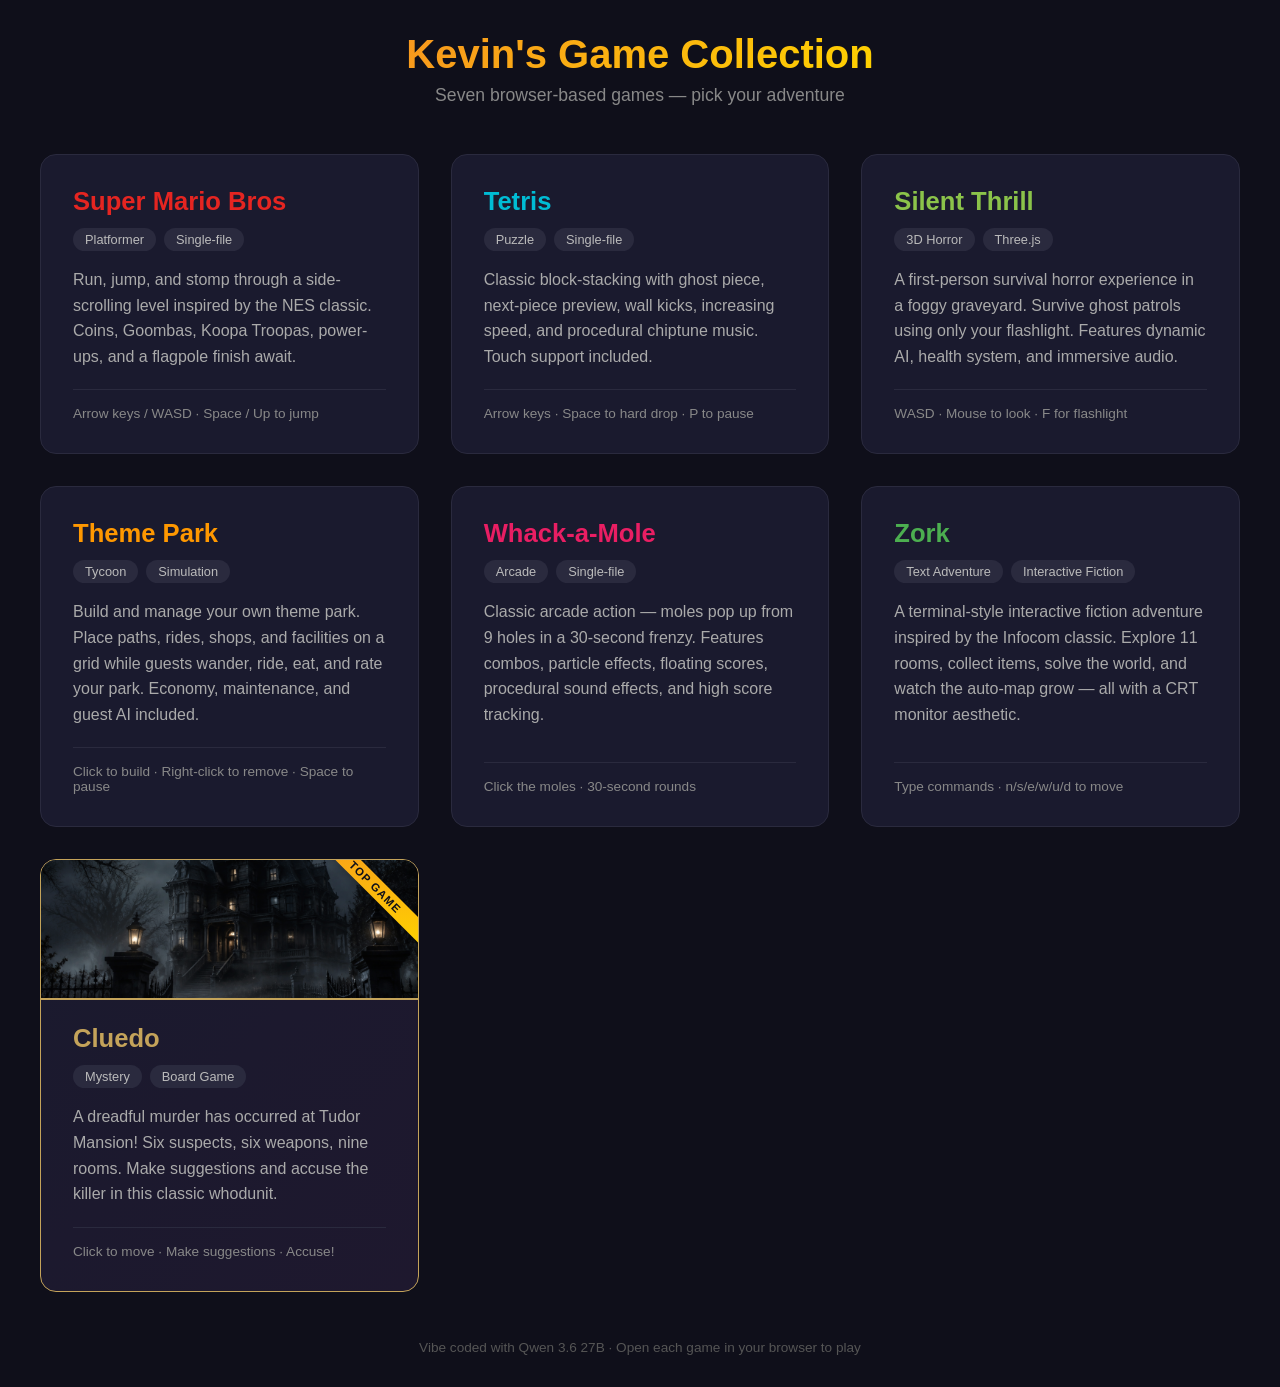
==== index.html @ 817e3d4a "Add Cluedo as featured top game" ====
<!DOCTYPE html>
<html lang="en">
<head>
  <meta charset="UTF-8">
  <meta name="viewport" content="width=device-width, initial-scale=1.0">
  <title>Kevin's Game Collection</title>
  <style>
    * { margin: 0; padding: 0; box-sizing: border-box; }

    body {
      font-family: -apple-system, BlinkMacSystemFont, 'Segoe UI', Roboto, sans-serif;
      background: #0f0f1a;
      color: #e0e0e0;
      min-height: 100vh;
      display: flex;
      flex-direction: column;
      align-items: center;
      padding: 2rem 1rem;
    }

    h1 {
      font-size: 2.5rem;
      font-weight: 800;
      margin-bottom: 0.5rem;
      background: linear-gradient(135deg, #f7971e, #ffd200);
      -webkit-background-clip: text;
      -webkit-text-fill-color: transparent;
      text-align: center;
    }

    .subtitle {
      color: #888;
      margin-bottom: 3rem;
      font-size: 1.1rem;
      text-align: center;
    }

    .games {
      display: grid;
      grid-template-columns: repeat(auto-fit, minmax(320px, 1fr));
      gap: 2rem;
      max-width: 1200px;
      width: 100%;
    }

    .card {
      background: #1a1a2e;
      border-radius: 16px;
      padding: 2rem;
      text-decoration: none;
      color: inherit;
      border: 1px solid #2a2a3e;
      transition: transform 0.2s, box-shadow 0.2s, border-color 0.2s;
      display: flex;
      flex-direction: column;
    }

    .card:hover {
      transform: translateY(-6px);
      box-shadow: 0 12px 32px rgba(0,0,0,0.4);
      border-color: #f7971e;
    }

    .card h2 {
      font-size: 1.6rem;
      font-weight: 700;
      margin-bottom: 0.75rem;
    }

    .card p {
      color: #aaa;
      line-height: 1.6;
      margin-bottom: 1.25rem;
      flex: 1;
    }

    .card .meta {
      display: flex;
      flex-wrap: wrap;
      gap: 0.5rem;
      margin-bottom: 1rem;
    }

    .card .tag {
      background: #2a2a3e;
      padding: 0.25rem 0.75rem;
      border-radius: 20px;
      font-size: 0.8rem;
      color: #bbb;
    }

    .card .controls {
      font-size: 0.85rem;
      color: #888;
      border-top: 1px solid #2a2a3e;
      padding-top: 1rem;
    }

    .mario h2 { color: #e52521; }
    .tetris h2 { color: #00bcd4; }
    .silent h2 { color: #8bc34a; }
    .themepark h2 { color: #ff9800; }
    .whack h2 { color: #e91e63; }
    .zork h2 { color: #4caf50; }
    .clue h2 { color: #c4a35a; }

    .card.featured {
      position: relative;
      overflow: hidden;
      border-color: #c4a35a;
      background: linear-gradient(135deg, #1a1a2e 0%, #1e182e 100%);
    }

    .card.featured:hover {
      border-color: #ffd700;
      box-shadow: 0 12px 40px rgba(196, 163, 90, 0.35);
    }

    .card.featured .badge {
      position: absolute;
      top: 18px;
      right: -32px;
      z-index: 1;
      background: linear-gradient(135deg, #f7971e, #ffd200);
      color: #0f0f1a;
      padding: 0.2rem 2.5rem;
      font-size: 0.7rem;
      font-weight: 800;
      transform: rotate(45deg);
      letter-spacing: 0.1em;
      text-transform: uppercase;
      box-shadow: 0 2px 8px rgba(0,0,0,0.3);
    }

    .card.featured .card-img {
      width: calc(100% + 4rem);
      margin: -2rem -2rem 1.5rem -2rem;
      height: 140px;
      object-fit: cover;
      display: block;
      border-bottom: 2px solid #c4a35a;
    }

    footer {
      margin-top: 3rem;
      color: #555;
      font-size: 0.85rem;
    }
  </style>
</head>
<body>
  <h1>Kevin's Game Collection</h1>
  <p class="subtitle">Seven browser-based games — pick your adventure</p>

  <div class="games">
    <a href="mariobros/index.html" class="card mario">
      <h2>Super Mario Bros</h2>
      <div class="meta">
        <span class="tag">Platformer</span>
        <span class="tag">Single-file</span>
      </div>
      <p>Run, jump, and stomp through a side-scrolling level inspired by the NES classic. Coins, Goombas, Koopa Troopas, power-ups, and a flagpole finish await.</p>
      <div class="controls">Arrow keys / WASD &middot; Space / Up to jump</div>
    </a>

    <a href="tetris/index.html" class="card tetris">
      <h2>Tetris</h2>
      <div class="meta">
        <span class="tag">Puzzle</span>
        <span class="tag">Single-file</span>
      </div>
      <p>Classic block-stacking with ghost piece, next-piece preview, wall kicks, increasing speed, and procedural chiptune music. Touch support included.</p>
      <div class="controls">Arrow keys &middot; Space to hard drop &middot; P to pause</div>
    </a>

    <a href="silenthrill/index.html" class="card silent">
      <h2>Silent Thrill</h2>
      <div class="meta">
        <span class="tag">3D Horror</span>
        <span class="tag">Three.js</span>
      </div>
      <p>A first-person survival horror experience in a foggy graveyard. Survive ghost patrols using only your flashlight. Features dynamic AI, health system, and immersive audio.</p>
      <div class="controls">WASD &middot; Mouse to look &middot; F for flashlight</div>
    </a>

    <a href="themepark/index.html" class="card themepark">
      <h2>Theme Park</h2>
      <div class="meta">
        <span class="tag">Tycoon</span>
        <span class="tag">Simulation</span>
      </div>
      <p>Build and manage your own theme park. Place paths, rides, shops, and facilities on a grid while guests wander, ride, eat, and rate your park. Economy, maintenance, and guest AI included.</p>
      <div class="controls">Click to build &middot; Right-click to remove &middot; Space to pause</div>
    </a>

    <a href="whackamole/index.html" class="card whack">
      <h2>Whack-a-Mole</h2>
      <div class="meta">
        <span class="tag">Arcade</span>
        <span class="tag">Single-file</span>
      </div>
      <p>Classic arcade action — moles pop up from 9 holes in a 30-second frenzy. Features combos, particle effects, floating scores, procedural sound effects, and high score tracking.</p>
      <div class="controls">Click the moles &middot; 30-second rounds</div>
    </a>

    <a href="zork/index.html" class="card zork">
      <h2>Zork</h2>
      <div class="meta">
        <span class="tag">Text Adventure</span>
        <span class="tag">Interactive Fiction</span>
      </div>
      <p>A terminal-style interactive fiction adventure inspired by the Infocom classic. Explore 11 rooms, collect items, solve the world, and watch the auto-map grow — all with a CRT monitor aesthetic.</p>
      <div class="controls">Type commands &middot; n/s/e/w/u/d to move</div>
    </a>

    <a href="clue/index.html" class="card clue featured">
      <span class="badge">TOP GAME</span>
      <img class="card-img" src="clue/img/intro-mansion.png" alt="Tudor Mansion">
      <h2>Cluedo</h2>
      <div class="meta">
        <span class="tag">Mystery</span>
        <span class="tag">Board Game</span>
      </div>
      <p>A dreadful murder has occurred at Tudor Mansion! Six suspects, six weapons, nine rooms. Make suggestions and accuse the killer in this classic whodunit.</p>
      <div class="controls">Click to move &middot; Make suggestions &middot; Accuse!</div>
    </a>
  </div>

  <footer>Vibe coded with Qwen 3.6 27B &middot; Open each game in your browser to play</footer>
</body>
</html>
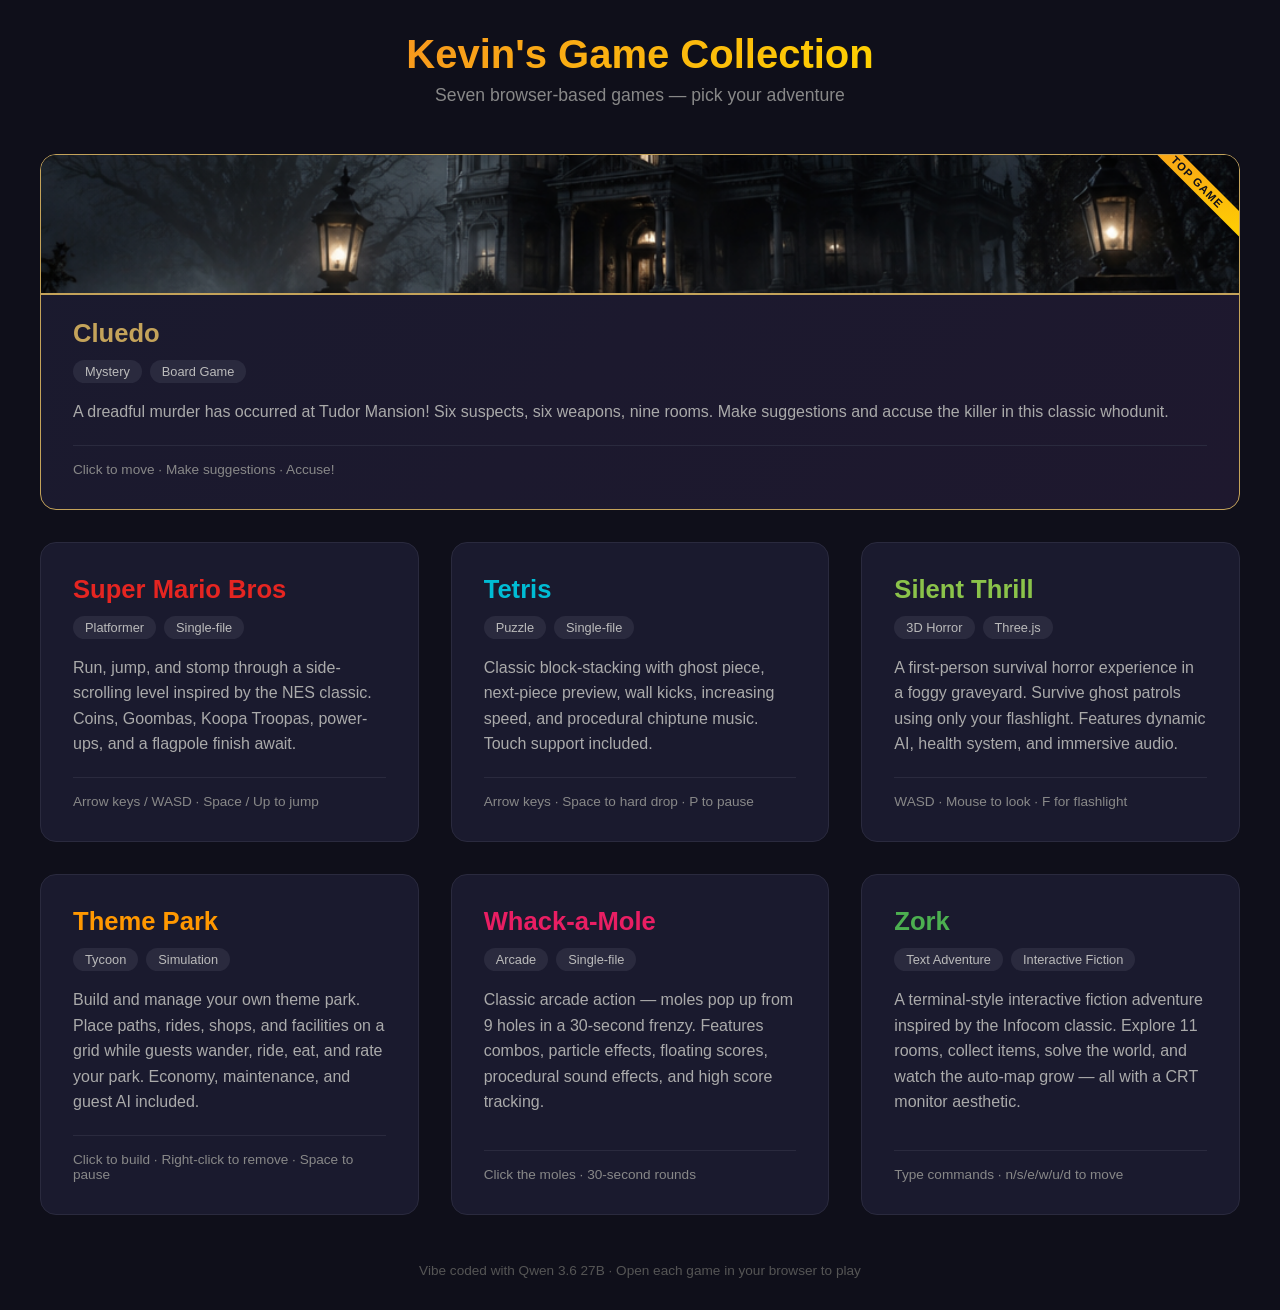
==== commit 70c611ad: "Make Cluedo front and center, spanning full 3-column width on hub" ====
--- a/index.html
+++ b/index.html
@@ -37,7 +37,7 @@
 
     .games {
       display: grid;
-      grid-template-columns: repeat(auto-fit, minmax(320px, 1fr));
+      grid-template-columns: repeat(3, 1fr);
       gap: 2rem;
       max-width: 1200px;
       width: 100%;
@@ -107,6 +107,7 @@
     .card.featured {
       position: relative;
       overflow: hidden;
+      grid-column: 1 / -1;
       border-color: #c4a35a;
       background: linear-gradient(135deg, #1a1a2e 0%, #1e182e 100%);
     }
@@ -146,6 +147,13 @@
       color: #555;
       font-size: 0.85rem;
     }
+
+    @media (max-width: 720px) {
+      .games { grid-template-columns: repeat(2, 1fr); }
+    }
+    @media (max-width: 480px) {
+      .games { grid-template-columns: 1fr; }
+    }
   </style>
 </head>
 <body>
@@ -153,66 +161,6 @@
   <p class="subtitle">Seven browser-based games — pick your adventure</p>
 
   <div class="games">
-    <a href="mariobros/index.html" class="card mario">
-      <h2>Super Mario Bros</h2>
-      <div class="meta">
-        <span class="tag">Platformer</span>
-        <span class="tag">Single-file</span>
-      </div>
-      <p>Run, jump, and stomp through a side-scrolling level inspired by the NES classic. Coins, Goombas, Koopa Troopas, power-ups, and a flagpole finish await.</p>
-      <div class="controls">Arrow keys / WASD &middot; Space / Up to jump</div>
-    </a>
-
-    <a href="tetris/index.html" class="card tetris">
-      <h2>Tetris</h2>
-      <div class="meta">
-        <span class="tag">Puzzle</span>
-        <span class="tag">Single-file</span>
-      </div>
-      <p>Classic block-stacking with ghost piece, next-piece preview, wall kicks, increasing speed, and procedural chiptune music. Touch support included.</p>
-      <div class="controls">Arrow keys &middot; Space to hard drop &middot; P to pause</div>
-    </a>
-
-    <a href="silenthrill/index.html" class="card silent">
-      <h2>Silent Thrill</h2>
-      <div class="meta">
-        <span class="tag">3D Horror</span>
-        <span class="tag">Three.js</span>
-      </div>
-      <p>A first-person survival horror experience in a foggy graveyard. Survive ghost patrols using only your flashlight. Features dynamic AI, health system, and immersive audio.</p>
-      <div class="controls">WASD &middot; Mouse to look &middot; F for flashlight</div>
-    </a>
-
-    <a href="themepark/index.html" class="card themepark">
-      <h2>Theme Park</h2>
-      <div class="meta">
-        <span class="tag">Tycoon</span>
-        <span class="tag">Simulation</span>
-      </div>
-      <p>Build and manage your own theme park. Place paths, rides, shops, and facilities on a grid while guests wander, ride, eat, and rate your park. Economy, maintenance, and guest AI included.</p>
-      <div class="controls">Click to build &middot; Right-click to remove &middot; Space to pause</div>
-    </a>
-
-    <a href="whackamole/index.html" class="card whack">
-      <h2>Whack-a-Mole</h2>
-      <div class="meta">
-        <span class="tag">Arcade</span>
-        <span class="tag">Single-file</span>
-      </div>
-      <p>Classic arcade action — moles pop up from 9 holes in a 30-second frenzy. Features combos, particle effects, floating scores, procedural sound effects, and high score tracking.</p>
-      <div class="controls">Click the moles &middot; 30-second rounds</div>
-    </a>
-
-    <a href="zork/index.html" class="card zork">
-      <h2>Zork</h2>
-      <div class="meta">
-        <span class="tag">Text Adventure</span>
-        <span class="tag">Interactive Fiction</span>
-      </div>
-      <p>A terminal-style interactive fiction adventure inspired by the Infocom classic. Explore 11 rooms, collect items, solve the world, and watch the auto-map grow — all with a CRT monitor aesthetic.</p>
-      <div class="controls">Type commands &middot; n/s/e/w/u/d to move</div>
-    </a>
-
     <a href="clue/index.html" class="card clue featured">
       <span class="badge">TOP GAME</span>
       <img class="card-img" src="clue/img/intro-mansion.png" alt="Tudor Mansion">
@@ -224,6 +172,66 @@
       <p>A dreadful murder has occurred at Tudor Mansion! Six suspects, six weapons, nine rooms. Make suggestions and accuse the killer in this classic whodunit.</p>
       <div class="controls">Click to move &middot; Make suggestions &middot; Accuse!</div>
     </a>
+
+    <a href="mariobros/index.html" class="card mario">
+      <h2>Super Mario Bros</h2>
+      <div class="meta">
+        <span class="tag">Platformer</span>
+        <span class="tag">Single-file</span>
+      </div>
+      <p>Run, jump, and stomp through a side-scrolling level inspired by the NES classic. Coins, Goombas, Koopa Troopas, power-ups, and a flagpole finish await.</p>
+      <div class="controls">Arrow keys / WASD &middot; Space / Up to jump</div>
+    </a>
+
+    <a href="tetris/index.html" class="card tetris">
+      <h2>Tetris</h2>
+      <div class="meta">
+        <span class="tag">Puzzle</span>
+        <span class="tag">Single-file</span>
+      </div>
+      <p>Classic block-stacking with ghost piece, next-piece preview, wall kicks, increasing speed, and procedural chiptune music. Touch support included.</p>
+      <div class="controls">Arrow keys &middot; Space to hard drop &middot; P to pause</div>
+    </a>
+
+    <a href="silenthrill/index.html" class="card silent">
+      <h2>Silent Thrill</h2>
+      <div class="meta">
+        <span class="tag">3D Horror</span>
+        <span class="tag">Three.js</span>
+      </div>
+      <p>A first-person survival horror experience in a foggy graveyard. Survive ghost patrols using only your flashlight. Features dynamic AI, health system, and immersive audio.</p>
+      <div class="controls">WASD &middot; Mouse to look &middot; F for flashlight</div>
+    </a>
+
+    <a href="themepark/index.html" class="card themepark">
+      <h2>Theme Park</h2>
+      <div class="meta">
+        <span class="tag">Tycoon</span>
+        <span class="tag">Simulation</span>
+      </div>
+      <p>Build and manage your own theme park. Place paths, rides, shops, and facilities on a grid while guests wander, ride, eat, and rate your park. Economy, maintenance, and guest AI included.</p>
+      <div class="controls">Click to build &middot; Right-click to remove &middot; Space to pause</div>
+    </a>
+
+    <a href="whackamole/index.html" class="card whack">
+      <h2>Whack-a-Mole</h2>
+      <div class="meta">
+        <span class="tag">Arcade</span>
+        <span class="tag">Single-file</span>
+      </div>
+      <p>Classic arcade action — moles pop up from 9 holes in a 30-second frenzy. Features combos, particle effects, floating scores, procedural sound effects, and high score tracking.</p>
+      <div class="controls">Click the moles &middot; 30-second rounds</div>
+    </a>
+
+    <a href="zork/index.html" class="card zork">
+      <h2>Zork</h2>
+      <div class="meta">
+        <span class="tag">Text Adventure</span>
+        <span class="tag">Interactive Fiction</span>
+      </div>
+      <p>A terminal-style interactive fiction adventure inspired by the Infocom classic. Explore 11 rooms, collect items, solve the world, and watch the auto-map grow — all with a CRT monitor aesthetic.</p>
+      <div class="controls">Type commands &middot; n/s/e/w/u/d to move</div>
+    </a>
   </div>
 
   <footer>Vibe coded with Qwen 3.6 27B &middot; Open each game in your browser to play</footer>
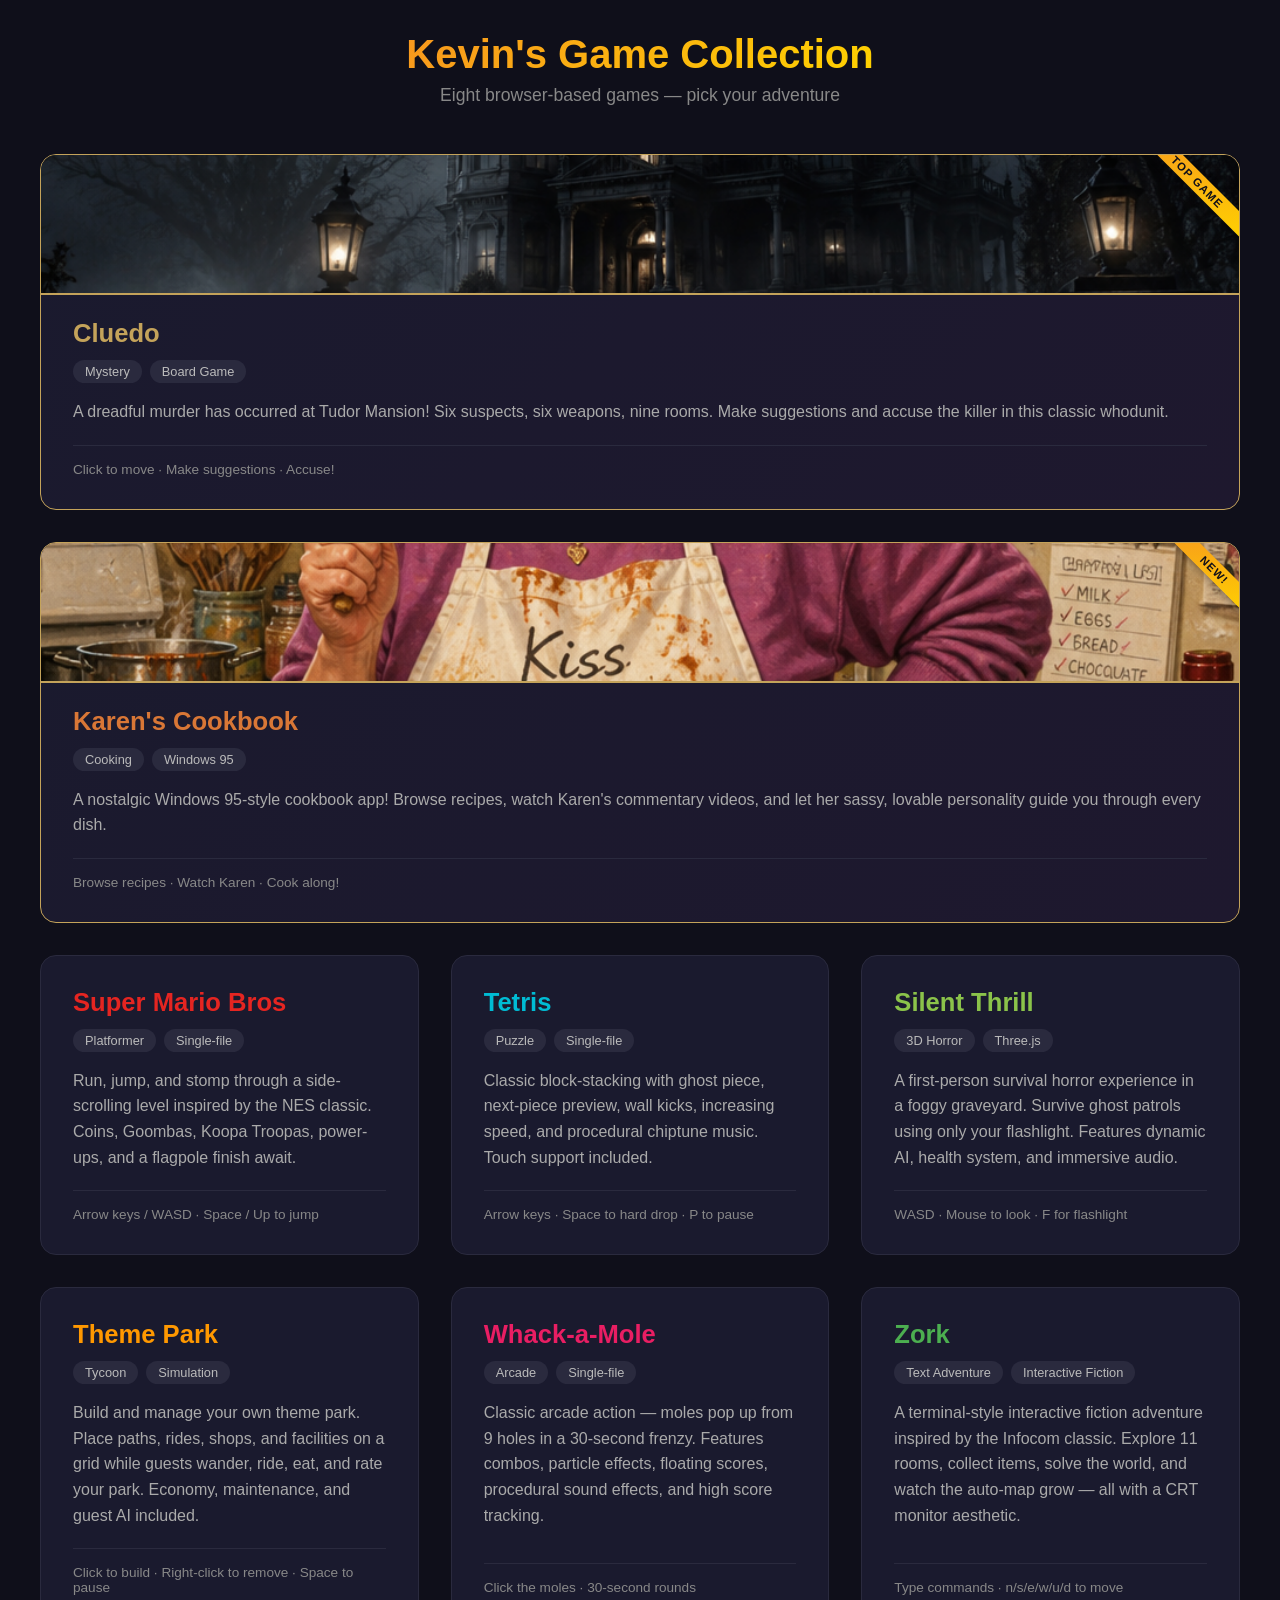
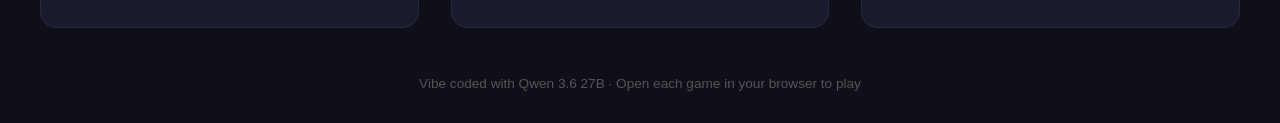
==== commit 008ffc47: "Add Karen's Cookbook game card with header image to index" ====
--- a/index.html
+++ b/index.html
@@ -103,6 +103,7 @@
     .whack h2 { color: #e91e63; }
     .zork h2 { color: #4caf50; }
     .clue h2 { color: #c4a35a; }
+    .karen h2 { color: #d97736; }
 
     .card.featured {
       position: relative;
@@ -158,7 +159,7 @@
 </head>
 <body>
   <h1>Kevin's Game Collection</h1>
-  <p class="subtitle">Seven browser-based games — pick your adventure</p>
+  <p class="subtitle">Eight browser-based games — pick your adventure</p>
 
   <div class="games">
     <a href="clue/index.html" class="card clue featured">
@@ -173,6 +174,18 @@
       <div class="controls">Click to move &middot; Make suggestions &middot; Accuse!</div>
     </a>
 
+    <a href="karenscookbook/index.html" class="card karen featured">
+      <span class="badge">NEW!</span>
+      <img class="card-img" src="karenscookbook/img/header-karen.png" alt="Karen the Cook">
+      <h2>Karen's Cookbook</h2>
+      <div class="meta">
+        <span class="tag">Cooking</span>
+        <span class="tag">Windows 95</span>
+      </div>
+      <p>A nostalgic Windows 95-style cookbook app! Browse recipes, watch Karen's commentary videos, and let her sassy, lovable personality guide you through every dish.</p>
+      <div class="controls">Browse recipes &middot; Watch Karen &middot; Cook along!</div>
+    </a>
+
     <a href="mariobros/index.html" class="card mario">
       <h2>Super Mario Bros</h2>
       <div class="meta">
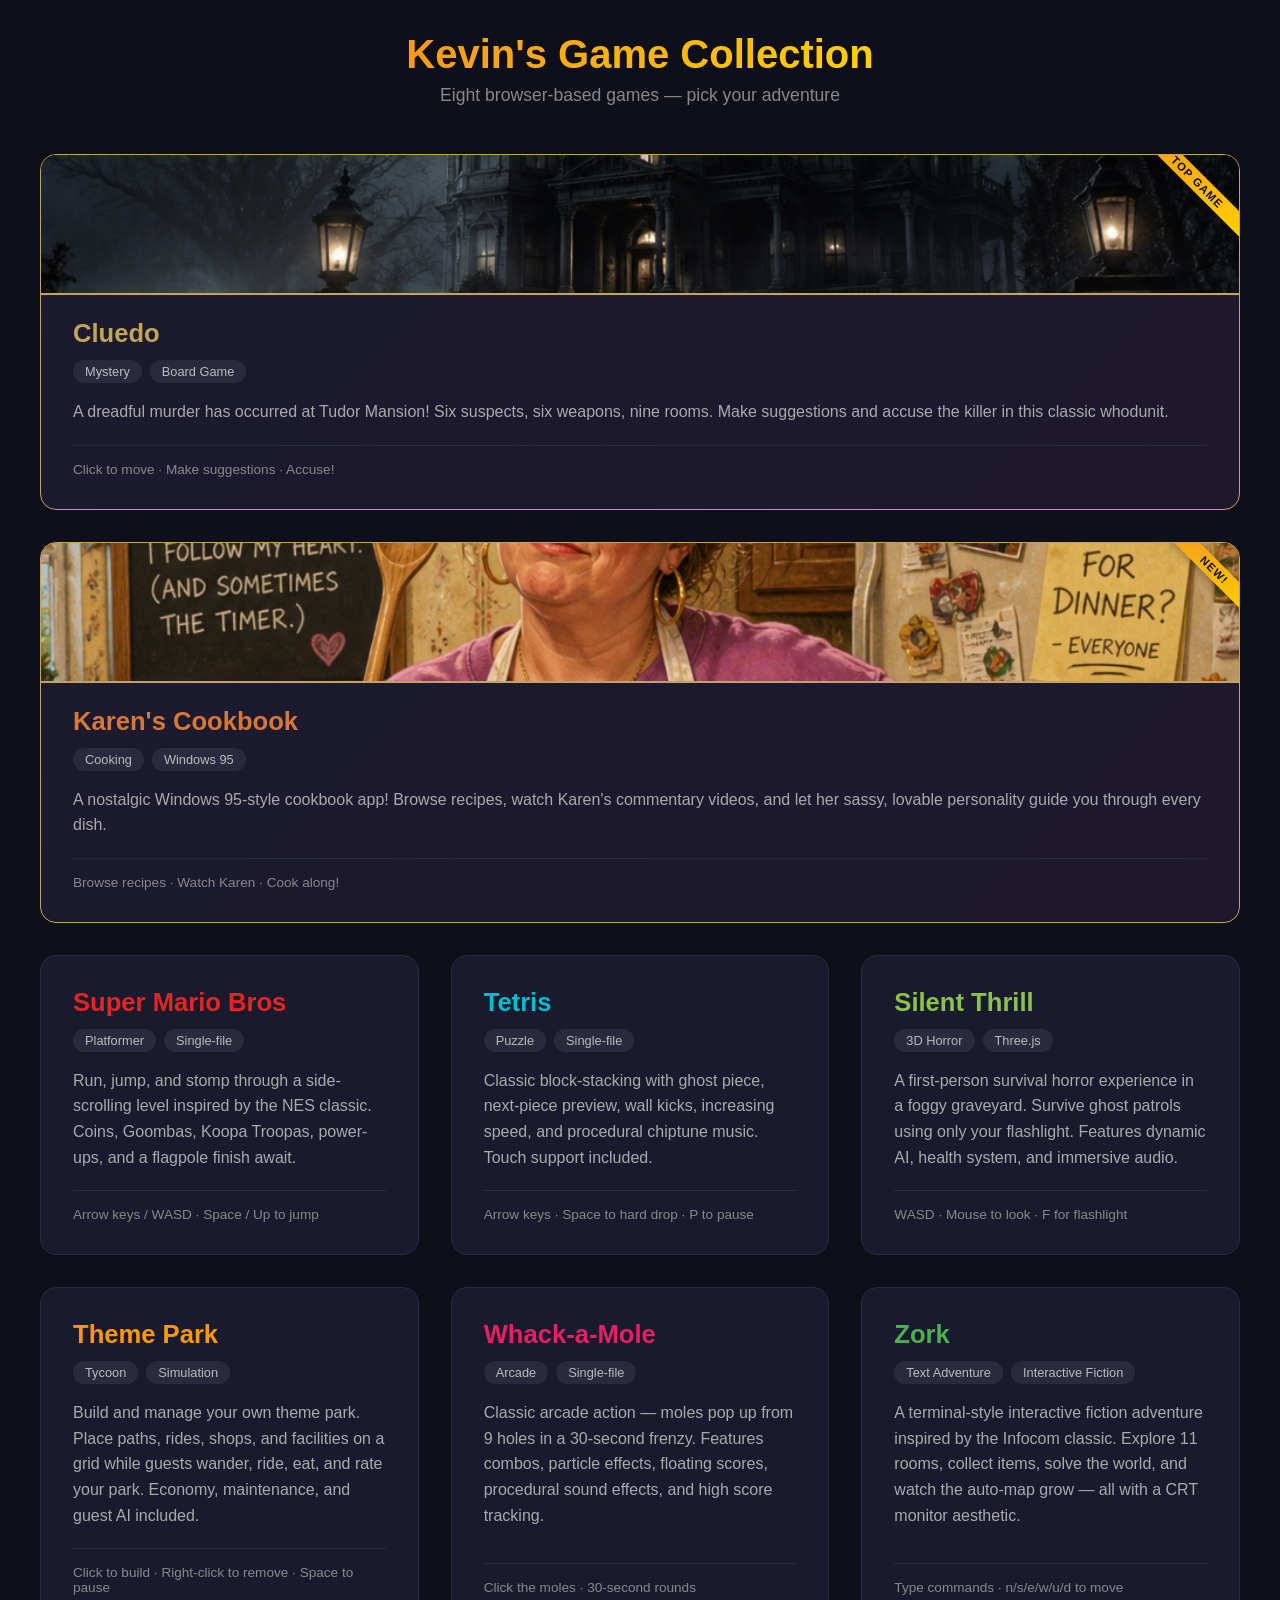
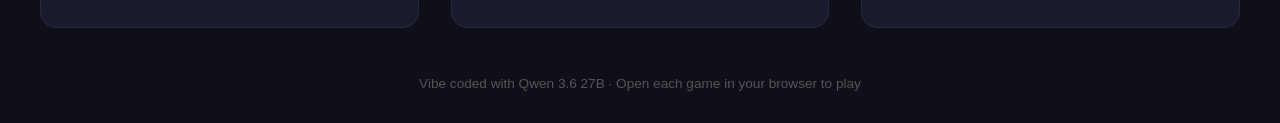
==== commit 721d73dd: "Increase Karen card image height to 280px for better fit" ====
--- a/index.html
+++ b/index.html
@@ -104,6 +104,7 @@
     .zork h2 { color: #4caf50; }
     .clue h2 { color: #c4a35a; }
     .karen h2 { color: #d97736; }
+    .karen .card-img { height: 280px; object-position: center 30%; border-bottom-color: #d97736; }
 
     .card.featured {
       position: relative;
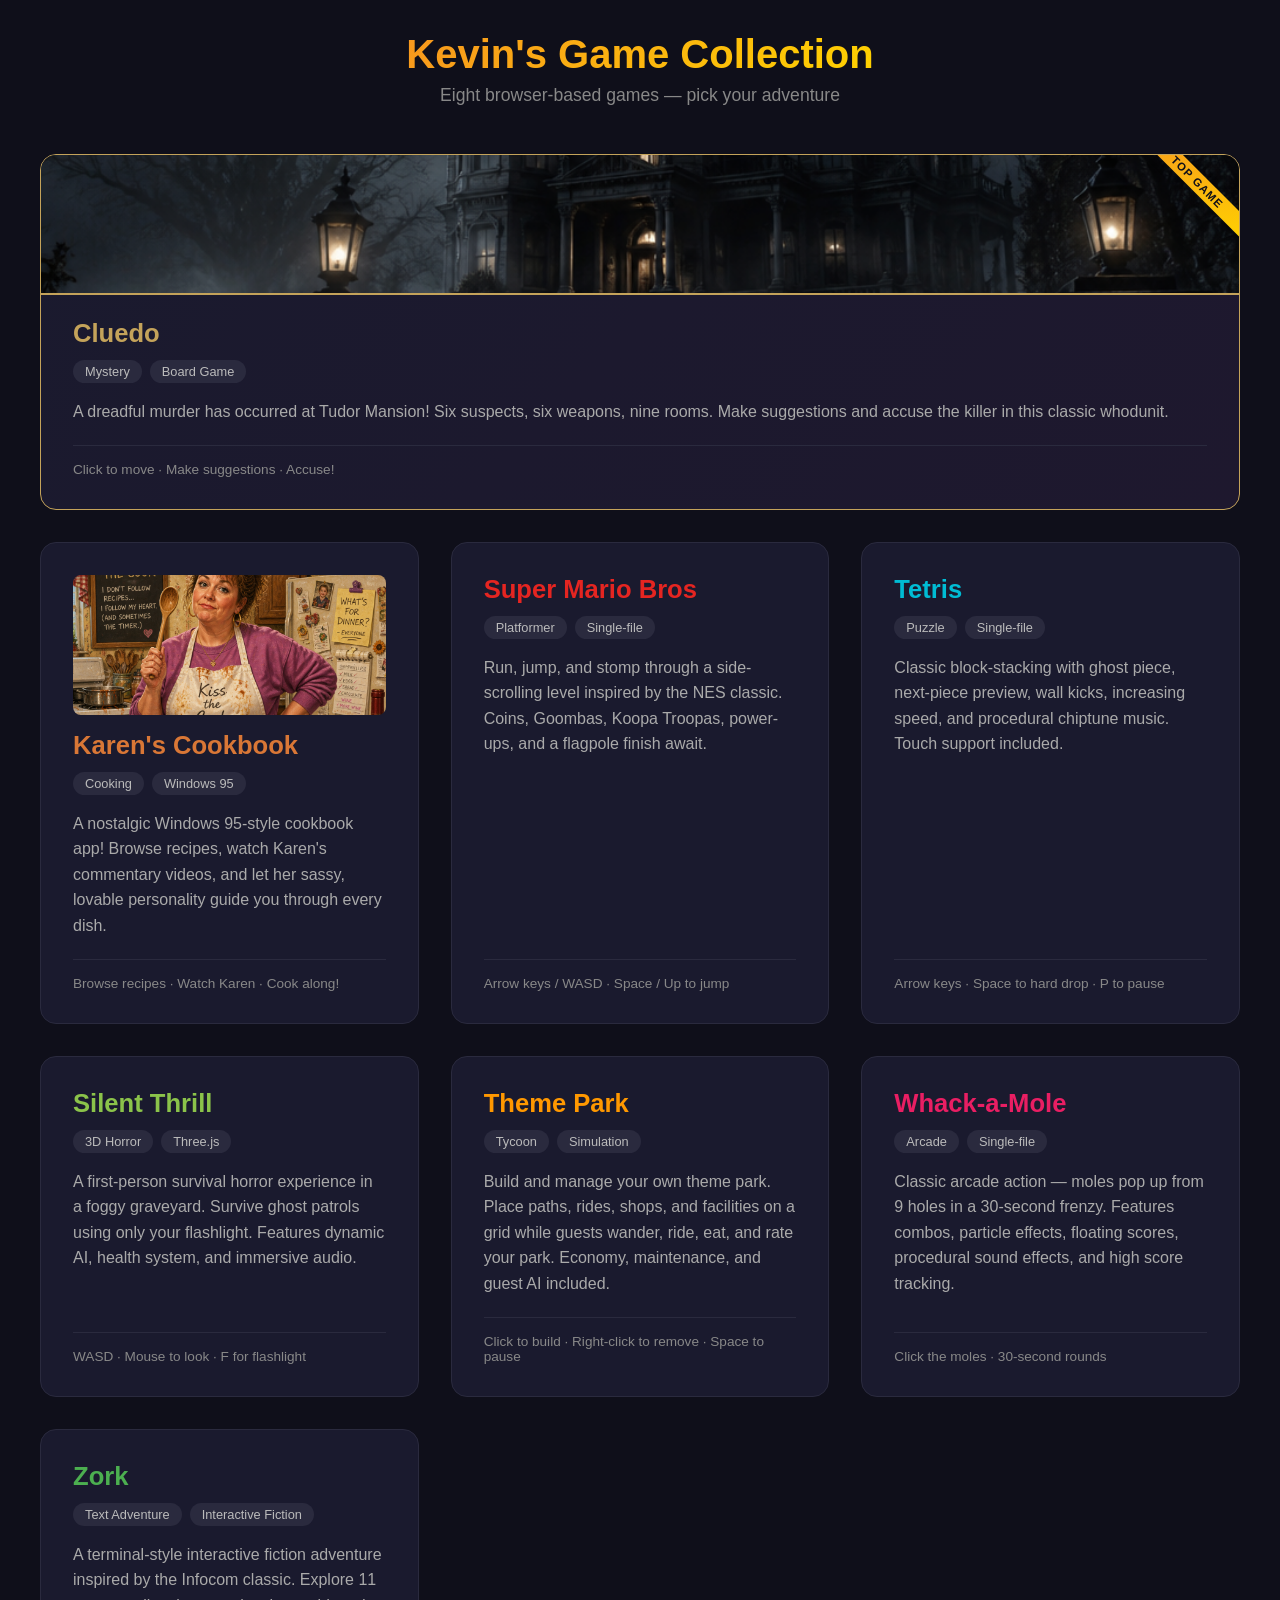
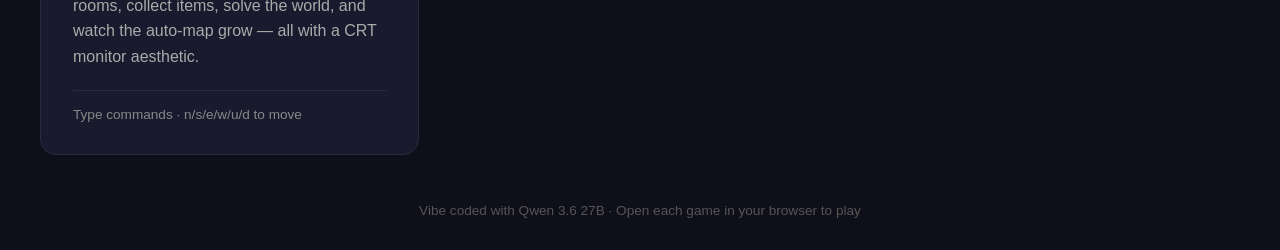
==== commit ce9eb0fb: "Move Karen card into 3-column grid layout" ====
--- a/index.html
+++ b/index.html
@@ -104,7 +104,7 @@
     .zork h2 { color: #4caf50; }
     .clue h2 { color: #c4a35a; }
     .karen h2 { color: #d97736; }
-    .karen .card-img { height: 280px; object-position: center 30%; border-bottom-color: #d97736; }
+    .karen .card-img { height: 180px; object-position: center 30%; }
 
     .card.featured {
       position: relative;
@@ -135,12 +135,19 @@
       box-shadow: 0 2px 8px rgba(0,0,0,0.3);
     }
 
+    .card .card-img {
+      width: 100%;
+      height: 140px;
+      object-fit: cover;
+      display: block;
+      border-radius: 8px;
+      margin-bottom: 1rem;
+    }
+
     .card.featured .card-img {
       width: calc(100% + 4rem);
       margin: -2rem -2rem 1.5rem -2rem;
-      height: 140px;
-      object-fit: cover;
-      display: block;
+      border-radius: 0;
       border-bottom: 2px solid #c4a35a;
     }
 
@@ -175,8 +182,7 @@
       <div class="controls">Click to move &middot; Make suggestions &middot; Accuse!</div>
     </a>
 
-    <a href="karenscookbook/index.html" class="card karen featured">
-      <span class="badge">NEW!</span>
+    <a href="karenscookbook/index.html" class="card karen">
       <img class="card-img" src="karenscookbook/img/header-karen.png" alt="Karen the Cook">
       <h2>Karen's Cookbook</h2>
       <div class="meta">
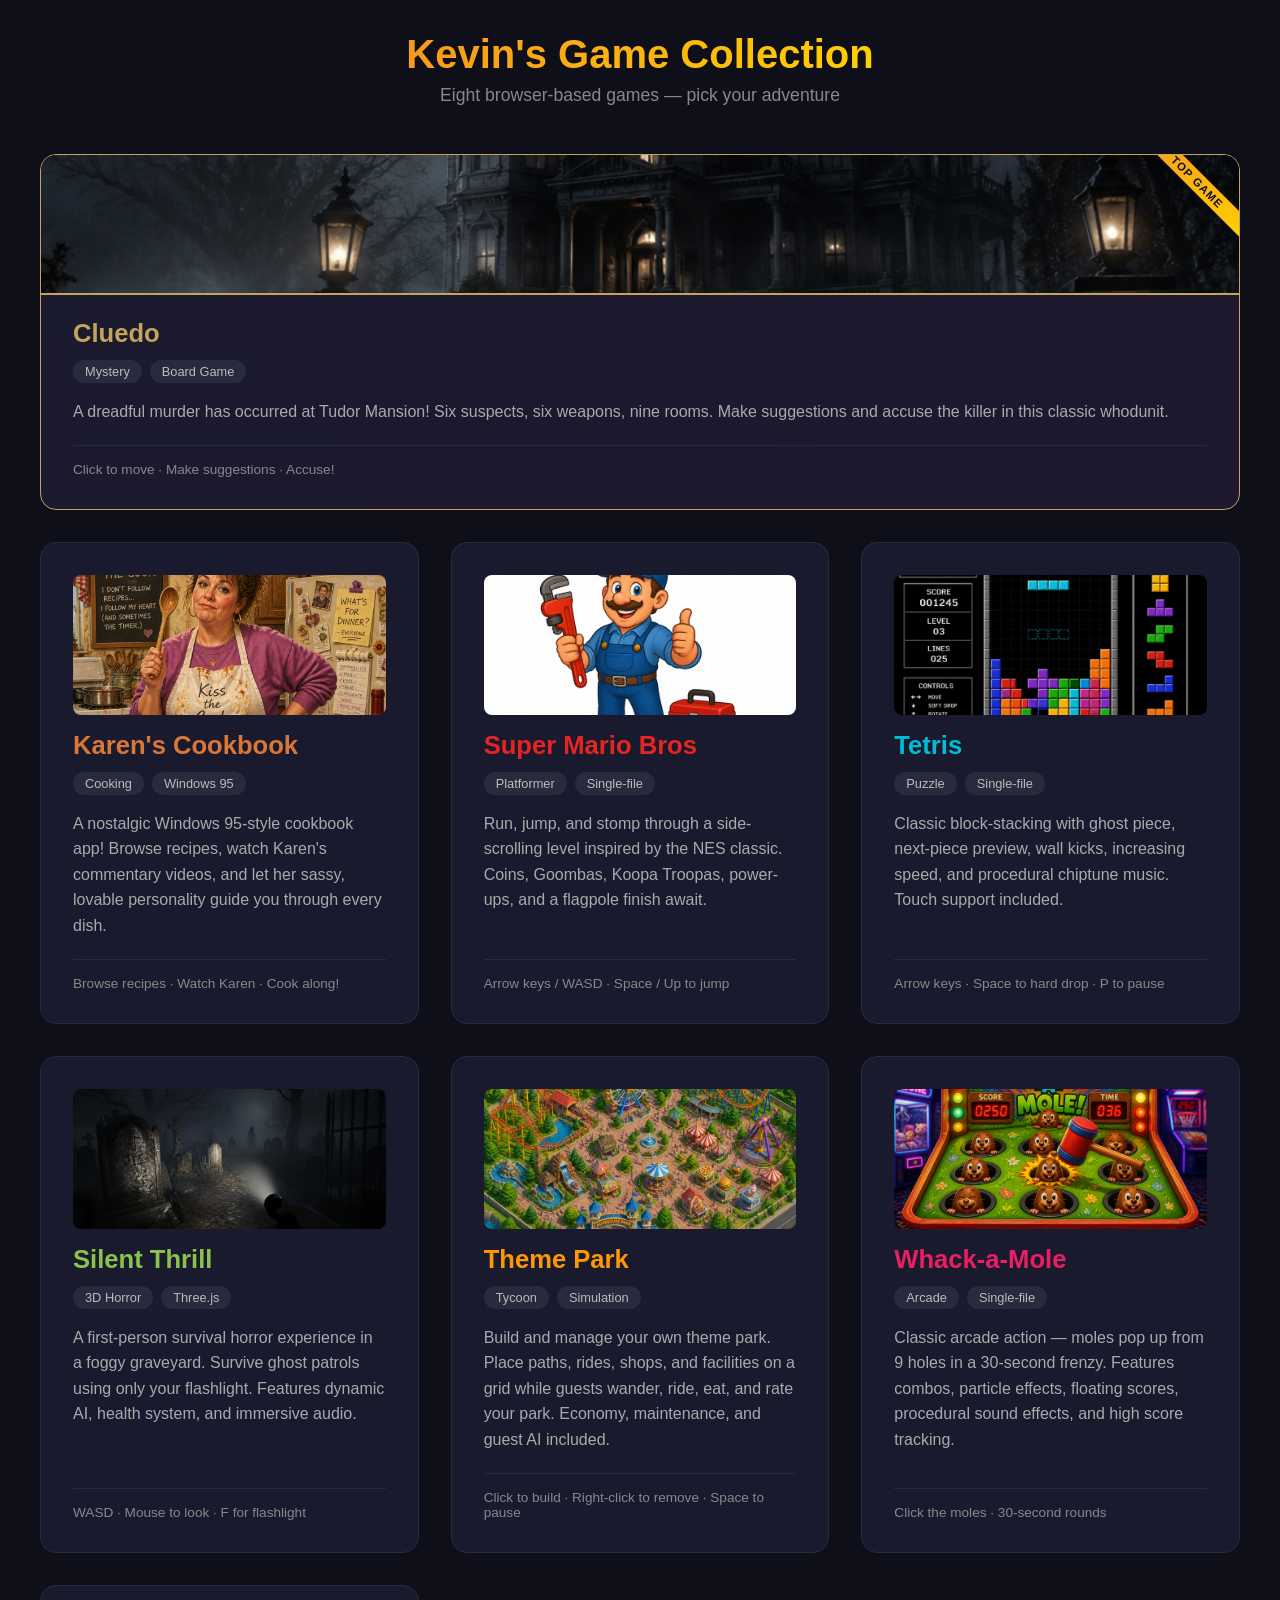
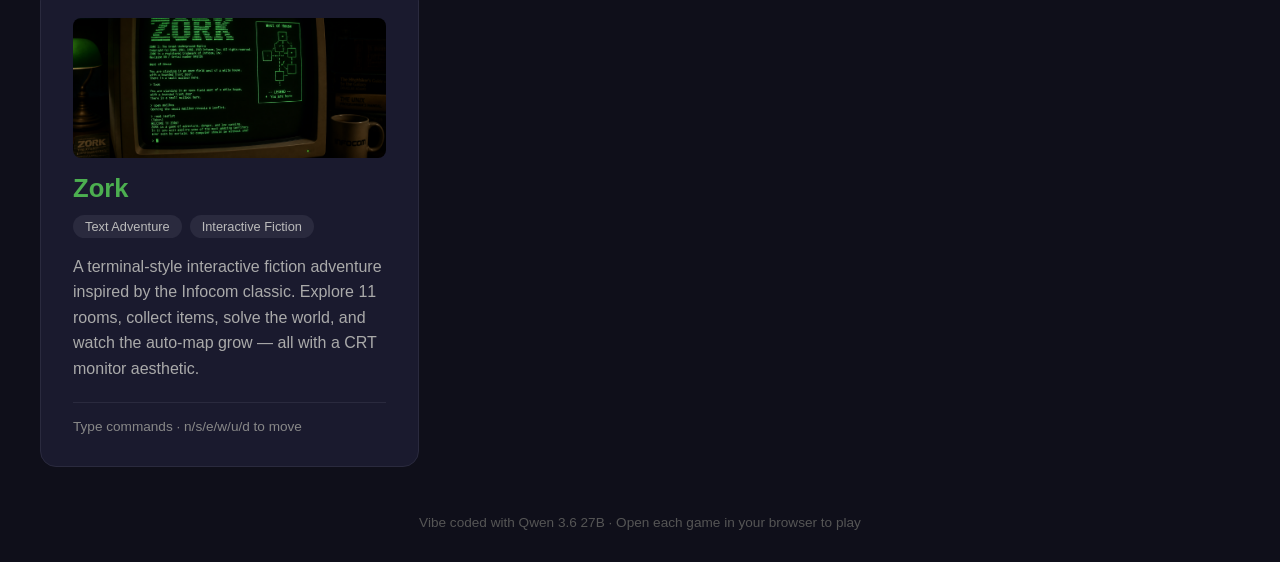
==== commit fe02add5: "Add thumbnail images for all 6 games on index page" ====
--- a/index.html
+++ b/index.html
@@ -194,6 +194,7 @@
     </a>
 
     <a href="mariobros/index.html" class="card mario">
+      <img class="card-img" src="mariobros/img/header-mario.png" alt="Super Mario Bros">
       <h2>Super Mario Bros</h2>
       <div class="meta">
         <span class="tag">Platformer</span>
@@ -204,6 +205,7 @@
     </a>
 
     <a href="tetris/index.html" class="card tetris">
+      <img class="card-img" src="tetris/img/header-tetris.png" alt="Tetris">
       <h2>Tetris</h2>
       <div class="meta">
         <span class="tag">Puzzle</span>
@@ -214,6 +216,7 @@
     </a>
 
     <a href="silenthrill/index.html" class="card silent">
+      <img class="card-img" src="silenthrill/img/header-silent.png" alt="Silent Thrill">
       <h2>Silent Thrill</h2>
       <div class="meta">
         <span class="tag">3D Horror</span>
@@ -224,6 +227,7 @@
     </a>
 
     <a href="themepark/index.html" class="card themepark">
+      <img class="card-img" src="themepark/img/header-themepark.png" alt="Theme Park">
       <h2>Theme Park</h2>
       <div class="meta">
         <span class="tag">Tycoon</span>
@@ -234,6 +238,7 @@
     </a>
 
     <a href="whackamole/index.html" class="card whack">
+      <img class="card-img" src="whackamole/img/header-whack.png" alt="Whack-a-Mole">
       <h2>Whack-a-Mole</h2>
       <div class="meta">
         <span class="tag">Arcade</span>
@@ -244,6 +249,7 @@
     </a>
 
     <a href="zork/index.html" class="card zork">
+      <img class="card-img" src="zork/img/header-zork.png" alt="Zork">
       <h2>Zork</h2>
       <div class="meta">
         <span class="tag">Text Adventure</span>
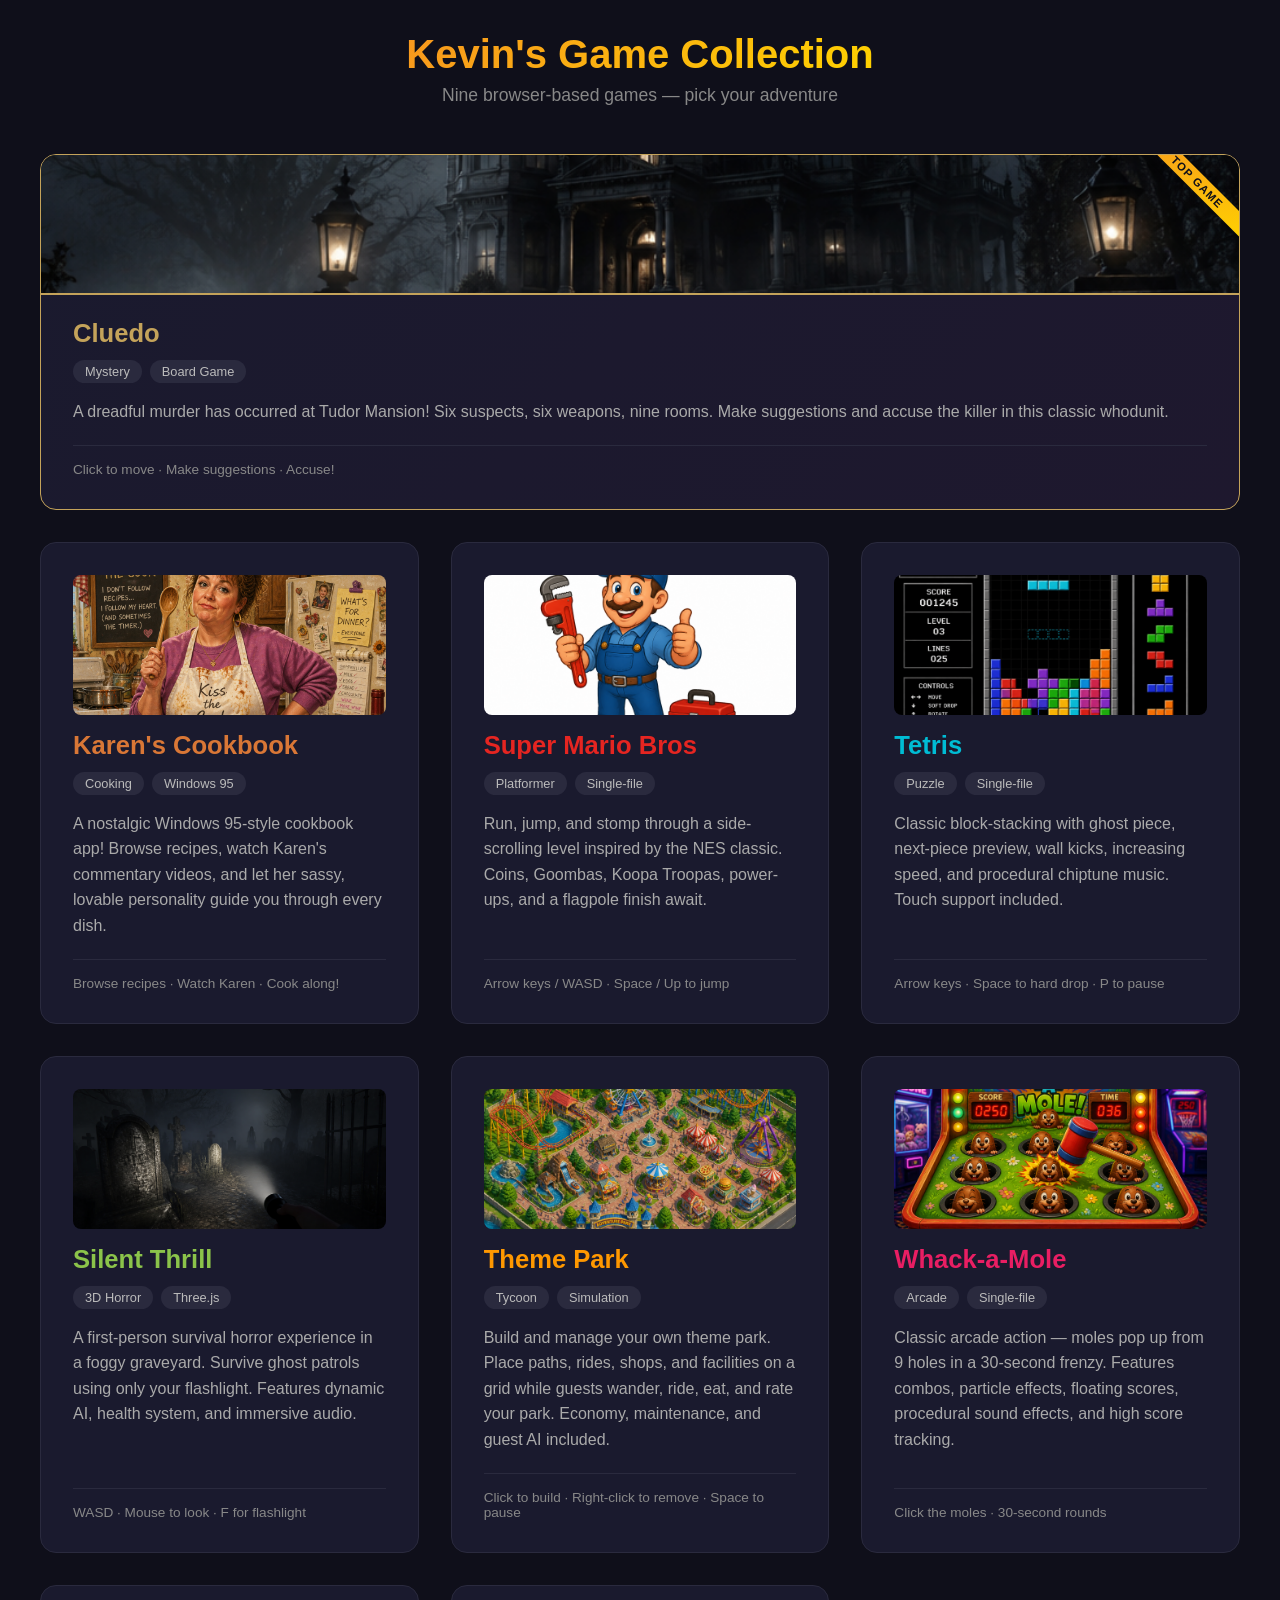
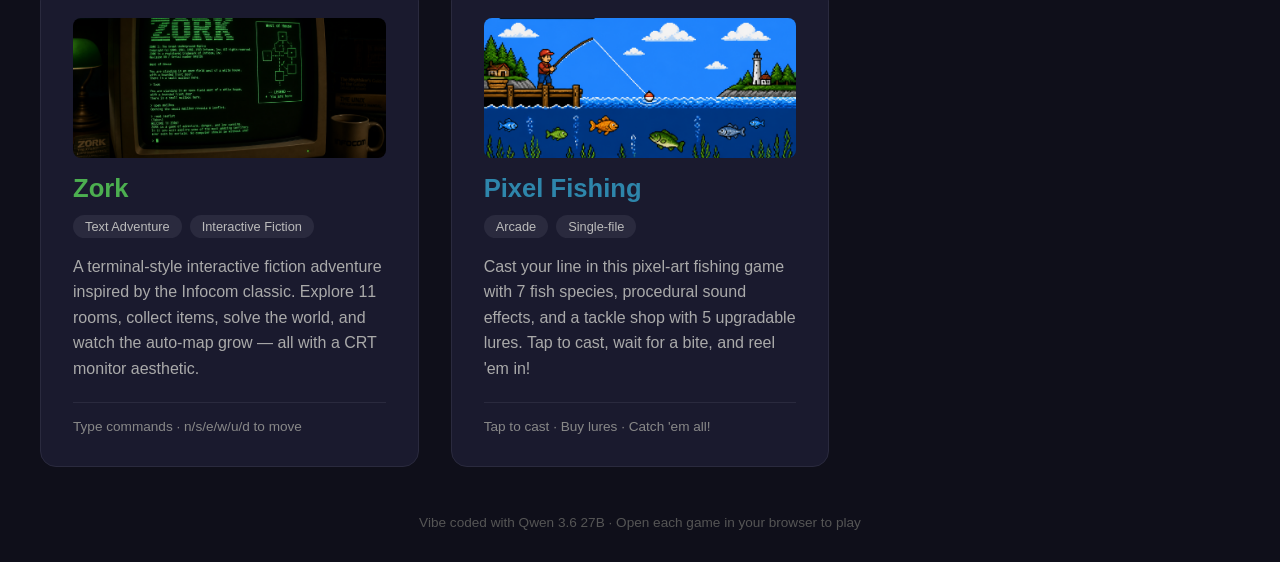
==== commit 9c7d5f00: "Add Pixel Fishing game card and thumbnail to index page" ====
--- a/index.html
+++ b/index.html
@@ -105,6 +105,7 @@
     .clue h2 { color: #c4a35a; }
     .karen h2 { color: #d97736; }
     .karen .card-img { height: 180px; object-position: center 30%; }
+    .fishing h2 { color: #2E86AB; }
 
     .card.featured {
       position: relative;
@@ -167,7 +168,7 @@
 </head>
 <body>
   <h1>Kevin's Game Collection</h1>
-  <p class="subtitle">Eight browser-based games — pick your adventure</p>
+  <p class="subtitle">Nine browser-based games — pick your adventure</p>
 
   <div class="games">
     <a href="clue/index.html" class="card clue featured">
@@ -258,6 +259,17 @@
       <p>A terminal-style interactive fiction adventure inspired by the Infocom classic. Explore 11 rooms, collect items, solve the world, and watch the auto-map grow — all with a CRT monitor aesthetic.</p>
       <div class="controls">Type commands &middot; n/s/e/w/u/d to move</div>
     </a>
+
+    <a href="fishing/index.html" class="card fishing">
+      <img class="card-img" src="fishing/img/header-fishing.png" alt="Pixel Fishing">
+      <h2>Pixel Fishing</h2>
+      <div class="meta">
+        <span class="tag">Arcade</span>
+        <span class="tag">Single-file</span>
+      </div>
+      <p>Cast your line in this pixel-art fishing game with 7 fish species, procedural sound effects, and a tackle shop with 5 upgradable lures. Tap to cast, wait for a bite, and reel 'em in!</p>
+      <div class="controls">Tap to cast &middot; Buy lures &middot; Catch 'em all!</div>
+    </a>
   </div>
 
   <footer>Vibe coded with Qwen 3.6 27B &middot; Open each game in your browser to play</footer>
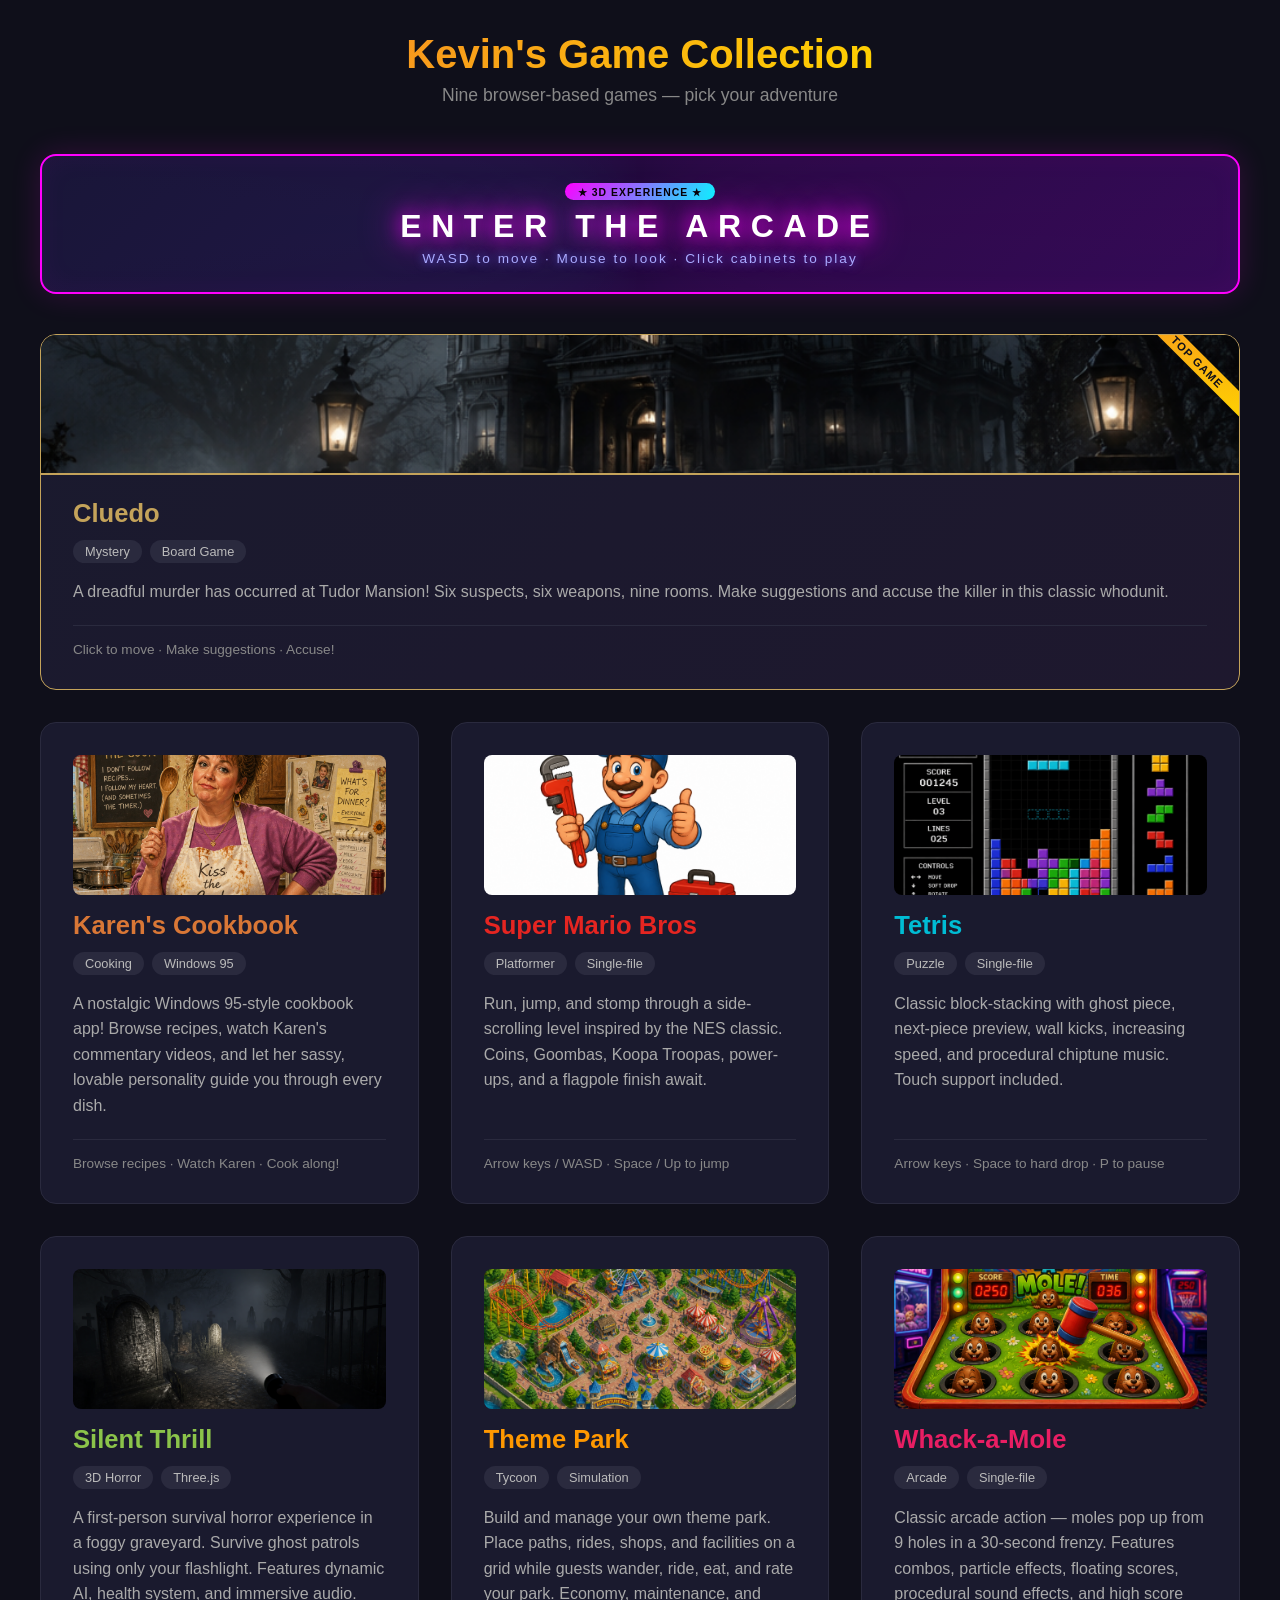
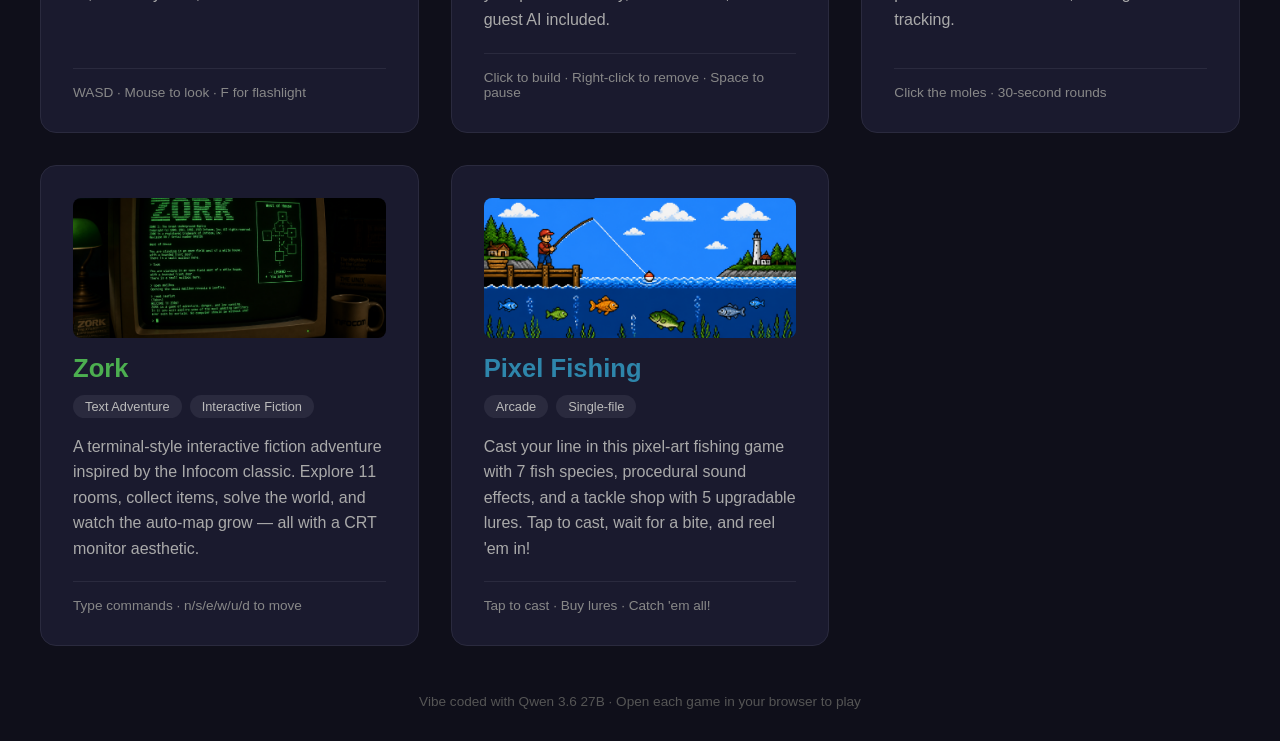
==== commit 0c3c6d2f: "Add 3D retro arcade with CRT cabinets and neon lighting - Three.js virtual arcade with 9 cabinets di" ====
--- a/index.html
+++ b/index.html
@@ -106,6 +106,78 @@
     .karen h2 { color: #d97736; }
     .karen .card-img { height: 180px; object-position: center 30%; }
     .fishing h2 { color: #2E86AB; }
+
+    .arcade-btn {
+      display: block;
+      width: 100%;
+      max-width: 1200px;
+      margin: 0 auto 2.5rem;
+      padding: 1.6rem 2rem;
+      border-radius: 16px;
+      text-align: center;
+      text-decoration: none;
+      background: linear-gradient(135deg, #1a0a2e, #2a0a4e);
+      border: 2px solid #ff00ff;
+      box-shadow: 0 0 30px rgba(255, 0, 255, 0.15), inset 0 0 30px rgba(255, 0, 255, 0.05);
+      transition: transform 0.2s, box-shadow 0.2s, border-color 0.2s;
+      position: relative;
+      overflow: hidden;
+    }
+
+    .arcade-btn::before {
+      content: '';
+      position: absolute;
+      top: -50%;
+      left: -50%;
+      width: 200%;
+      height: 200%;
+      background: conic-gradient(from 0deg, transparent, rgba(255,0,255,0.05), transparent, rgba(0,255,255,0.05), transparent);
+      animation: rotate-glow 6s linear infinite;
+    }
+
+    @keyframes rotate-glow {
+      to { transform: rotate(360deg); }
+    }
+
+    .arcade-btn:hover {
+      transform: translateY(-4px) scale(1.01);
+      box-shadow: 0 0 60px rgba(255, 0, 255, 0.3), inset 0 0 40px rgba(255, 0, 255, 0.08);
+      border-color: #ff66ff;
+    }
+
+    .arcade-btn-inner {
+      position: relative;
+      z-index: 1;
+    }
+
+    .arcade-btn .title {
+      font-size: 2rem;
+      font-weight: 800;
+      color: #fff;
+      text-shadow: 0 0 20px #ff00ff, 0 0 40px #ff00ff;
+      letter-spacing: 0.3em;
+    }
+
+    .arcade-btn .sub {
+      font-size: 0.85rem;
+      color: #aaf;
+      margin-top: 0.4rem;
+      text-shadow: 0 0 10px #66f;
+      letter-spacing: 0.15em;
+    }
+
+    .arcade-btn .badge {
+      display: inline-block;
+      background: linear-gradient(135deg, #ff00ff, #00ffff);
+      color: #000;
+      font-size: 0.65rem;
+      font-weight: 800;
+      padding: 0.15rem 0.8rem;
+      border-radius: 10px;
+      letter-spacing: 0.1em;
+      margin-bottom: 0.5rem;
+      text-shadow: none;
+    }
 
     .card.featured {
       position: relative;
@@ -170,6 +242,14 @@
   <h1>Kevin's Game Collection</h1>
   <p class="subtitle">Nine browser-based games — pick your adventure</p>
 
+  <a href="arcade/index.html" class="arcade-btn">
+    <div class="arcade-btn-inner">
+      <div class="badge">★ 3D EXPERIENCE ★</div>
+      <div class="title">ENTER THE ARCADE</div>
+      <div class="sub">WASD to move · Mouse to look · Click cabinets to play</div>
+    </div>
+  </a>
+
   <div class="games">
     <a href="clue/index.html" class="card clue featured">
       <span class="badge">TOP GAME</span>
